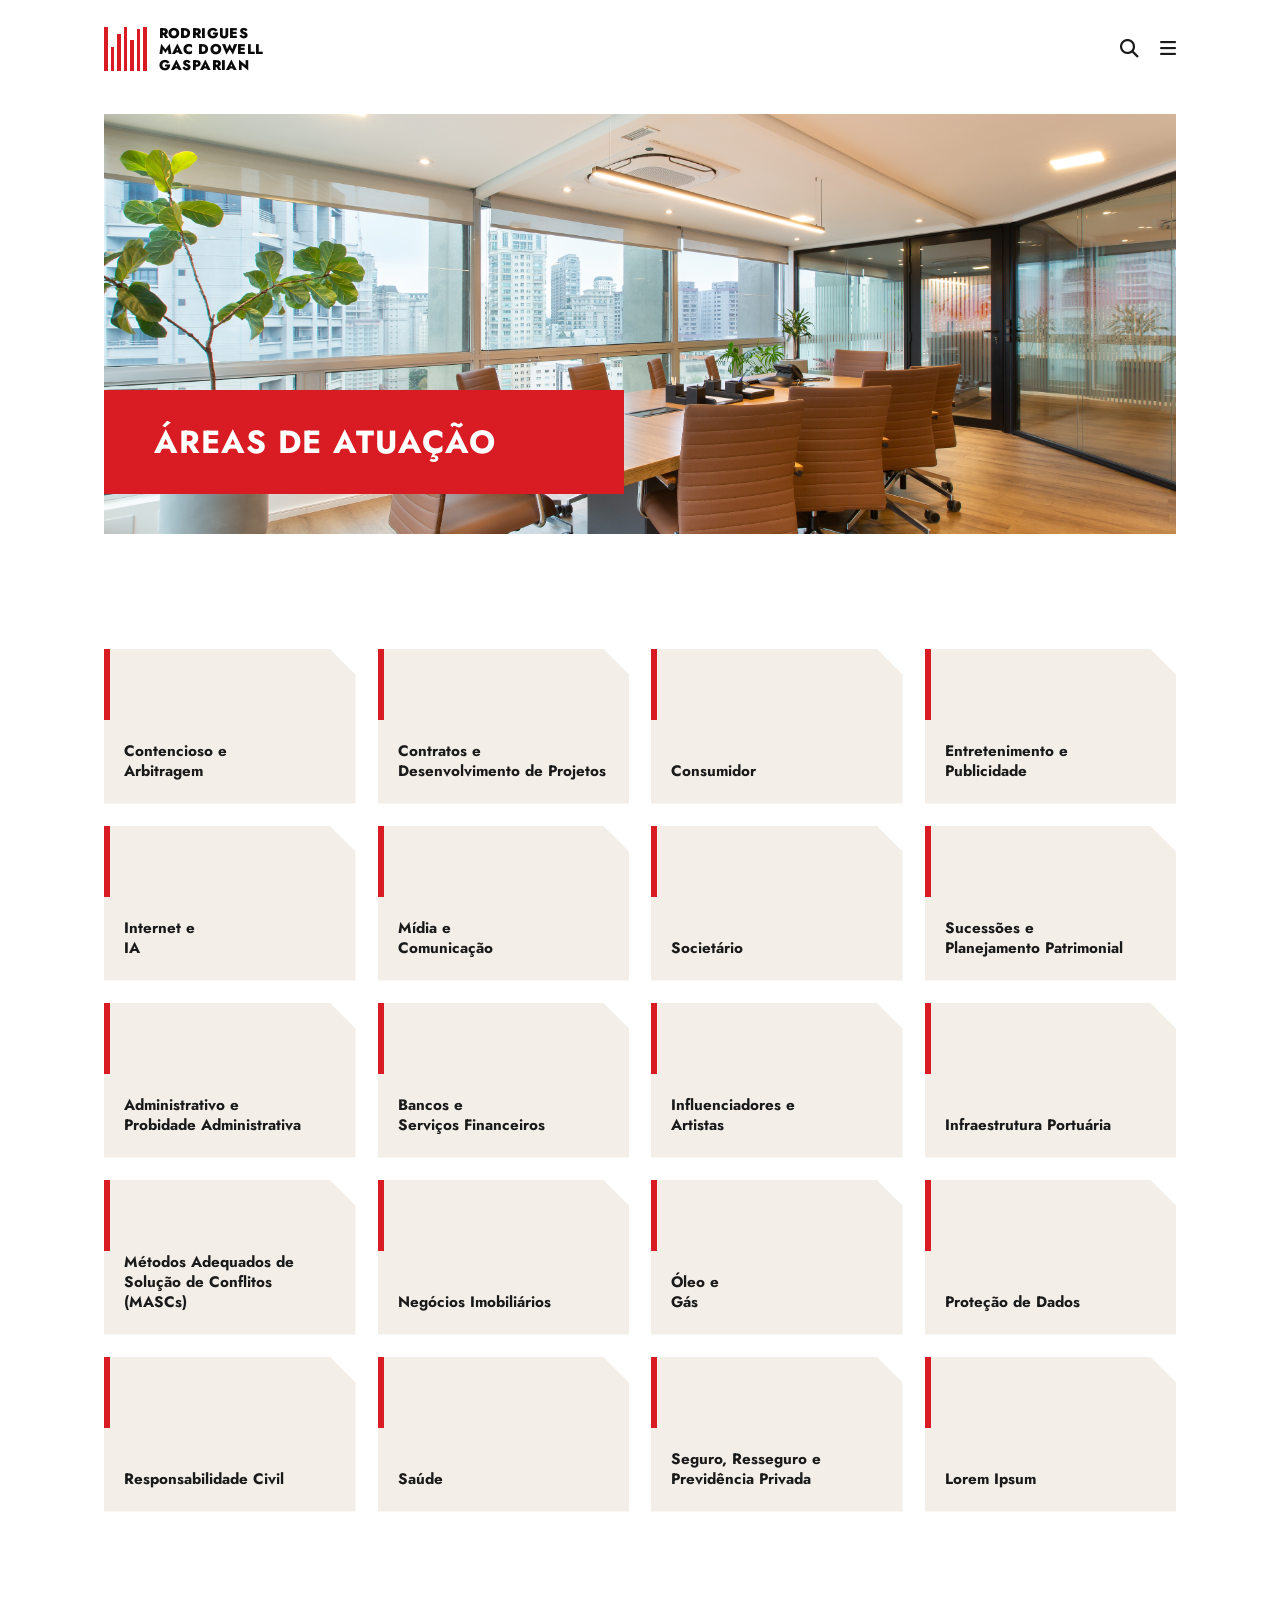
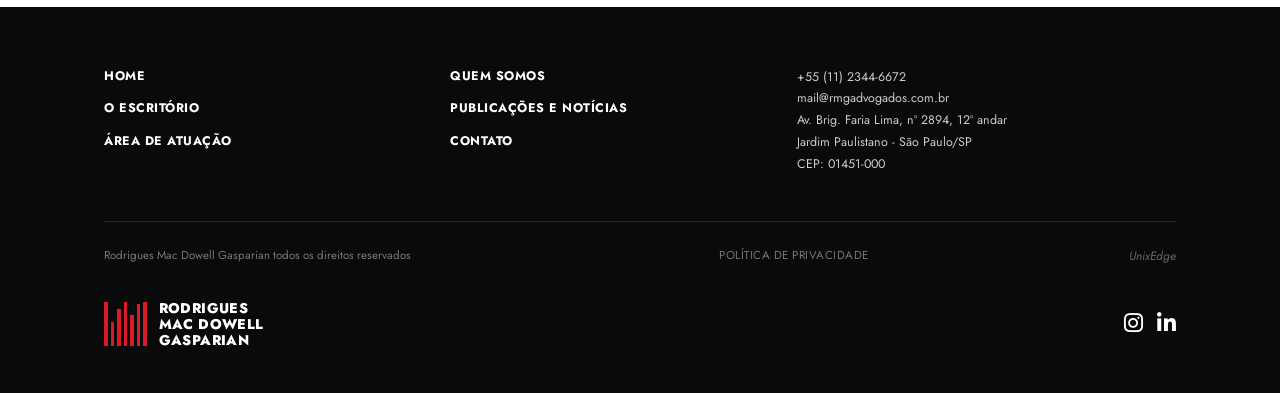
==== area-de-atuacao.html @ b185b5a0 "alteracoes area atuacao" ====
<!DOCTYPE html>
<html lang="pt-BR">
<head>
    <meta charset="UTF-8">
    <meta name="viewport" content="width=device-width, initial-scale=1.0">
    <title>Áreas de Atuação - Rodrigues Mac Dowell Gasparian</title>
    <link rel="stylesheet" href="./css/style.css">
    <link rel="preconnect" href="https://fonts.googleapis.com">
    <link rel="preconnect" href="https://fonts.gstatic.com" crossorigin>
    <link href="https://fonts.googleapis.com/css2?family=Jost:wght@400;500;600;700;800&display=swap" rel="stylesheet">
    <link rel="stylesheet" href="https://cdnjs.cloudflare.com/ajax/libs/font-awesome/6.4.0/css/all.min.css">
</head>
<body>

    <!-- CABEÇALHO -->
    <header class="header">
        <div class="container header-container">
            <a href="index.html" class="logo">
                <div class="logo-bars">
                    <span></span><span></span><span></span><span></span><span></span><span></span><span></span>
                </div>
                <div class="logo-text">
                    <span>RODRIGUES</span>
                    <span>MAC DOWELL</span>
                    <span>GASPARIAN</span>
                </div>
            </a>

            <div class="header-actions">
                <button class="search-btn" id="search-btn" aria-label="Pesquisar">
                    <i class="fas fa-search"></i>
                </button>
                <button class="menu-toggle" id="menu-toggle" aria-label="Abrir Menu">
                    <i class="fas fa-bars"></i>
                </button>
            </div>

            <!-- MENU SUSPENSO FLUTUANTE -->
            <aside class="side-drawer" id="side-drawer">
                <div class="drawer-header">
                    <button class="drawer-close" id="drawer-close" aria-label="Fechar Menu">
                        <i class="fas fa-times"></i>
                    </button>
                </div>
                <nav class="nav-menu">
                    <ul class="nav-list">
                        <li><a href="index.html" class="nav-link">HOME</a></li>
                        <li><a href="o-escritorio.html" class="nav-link">O ESCRITÓRIO</a></li>
                        <li><a href="area-de-atuacao.html" class="nav-link active">ÁREA DE ATUAÇÃO</a></li>
                        <li><a href="quem-somos.html" class="nav-link">QUEM SOMOS</a></li>
                        <li><a href="publicacoes.html" class="nav-link">PUBLICAÇÕES E NOTÍCIAS</a></li>
                        <li><a href="index.html#contato" class="nav-link">CONTATO</a></li>
                    </ul>
                </nav>
                <div class="drawer-socials">
                    <a href="https://instagram.com" target="_blank" rel="noopener" aria-label="Instagram"><i class="fab fa-instagram"></i></a>
                    <a href="https://linkedin.com" target="_blank" rel="noopener" aria-label="LinkedIn"><i class="fab fa-linkedin-in"></i></a>
                </div>
            </aside>
        </div>
    </header>

    <!-- BANNER INTERNO -->
 <section class="page-banner-wrapper">
    <div class="container">
        <div class="page-banner">
            <div class="page-banner-bg">
                <img src="./img/banner-areas.jpg" alt="Áreas de Atuação - RMG Advogados">
            </div>
            <div class="page-banner-box">
                <h1>ÁREAS DE ATUAÇÃO</h1>
            </div>
        </div>
    </div>
</section>  

    <!-- CONTEÚDO PRINCIPAL -->
    <main class="areas-page-main">

        <!-- VISÃO 1: GRADE COM OS 20 CARDS (IMAGEM 1) -->
        <section id="areas-grid-view" class="areas-page-grid-section">
            <div class="container">
                <div class="areas-grid" id="areas-page-grid"></div>
            </div>
        </section>

        <!-- VISÃO 2: DETALHE DA ÁREA SELECIONADA (IMAGEM 2) -->
        <section id="area-detail-view" class="area-detail-page-section hidden">
            <div class="container">
                <div class="area-detail-columns">
                    <!-- Coluna da Esquerda: Título + Parágrafos -->
                    <div class="area-detail-left">
                        <h2 id="area-detail-title" class="area-detail-heading">CONTENCIOSO E ARBITRAGEM</h2>
                        <div id="area-detail-desc" class="area-detail-body"></div>
                    </div>

                    <!-- Coluna da Direita: Botão Voltar + Destaque Vermelho -->
                    <div class="area-detail-right">
                        <button type="button" id="area-back-btn" class="btn-back-areas">
                            <span class="back-red-box"><i class="fas fa-chevron-left"></i></span>
                            DE VOLTA ÀS ÁREAS DE ATUAÇÃO
                        </button>
                        <p id="area-detail-highlight" class="area-detail-highlight"></p>
                    </div>
                </div>
            </div>
        </section>

    </main>

    <!-- RODAPÉ -->
    <footer class="footer">
        <div class="container">
            <div class="footer-top">
                <div class="footer-col footer-links">
                    <a href="index.html">HOME</a>
                    <a href="o-escritorio.html">O ESCRITÓRIO</a>
                    <a href="area-de-atuacao.html">ÁREA DE ATUAÇÃO</a>
                </div>
                <div class="footer-col footer-links">
                    <a href="quem-somos.html">QUEM SOMOS</a>
                    <a href="publicacoes.html">PUBLICAÇÕES E NOTÍCIAS</a>
                    <a href="index.html#contato">CONTATO</a>
                </div>
                <div class="footer-col footer-address">
                    <p>+55 (11) 2344-6672</p>
                    <p>mail@rmgadvogados.com.br</p>
                    <p>Av. Brig. Faria Lima, nº 2894, 12º andar</p>
                    <p>Jardim Paulistano - São Paulo/SP</p>
                    <p>CEP: 01451-000</p>
                </div>
            </div>

            <div class="footer-middle">
                <span class="copyright">Rodrigues Mac Dowell Gasparian todos os direitos reservados</span>
                <a href="#" class="privacy-link">POLÍTICA DE PRIVACIDADE</a>
                <span class="signature-mark">UnixEdge</span>
            </div>

            <div class="footer-bottom">
                <a href="index.html" class="logo footer-logo">
                    <div class="logo-bars">
                        <span></span><span></span><span></span><span></span><span></span><span></span><span></span>
                    </div>
                    <div class="logo-text white-text">
                        <span>RODRIGUES</span>
                        <span>MAC DOWELL</span>
                        <span>GASPARIAN</span>
                    </div>
                </a>

                <div class="footer-socials">
                    <a href="https://instagram.com" target="_blank" rel="noopener" aria-label="Instagram"><i class="fab fa-instagram"></i></a>
                    <a href="https://linkedin.com" target="_blank" rel="noopener" aria-label="LinkedIn"><i class="fab fa-linkedin-in"></i></a>
                </div>
            </div>
        </div>
    </footer>

    <script>
        const menuToggle = document.getElementById('menu-toggle');
        const drawerClose = document.getElementById('drawer-close');
        const sideDrawer = document.getElementById('side-drawer');

        if (menuToggle && sideDrawer) {
            menuToggle.addEventListener('click', () => sideDrawer.classList.toggle('open'));
        }
        if (drawerClose && sideDrawer) {
            drawerClose.addEventListener('click', () => sideDrawer.classList.remove('open'));
        }
    </script>
    <script src="./js/areas.js"></script>
</body>
</html>
---- css/style.css ----
/* ==========================================
   1. RESET E VARIÁVEIS GLOBAIS
   ========================================== */
*, *::before, *::after {
    margin: 0;
    padding: 0;
    box-sizing: border-box;
}

:root {
    --primary-red: #d91c24;
    --beige-light: #f3efe8;
    --menu-gray: #bbbbbb;
    --black: #0a0a0a;
    --white: #ffffff;
    --text-dark: #1a1a1a;
    --font-main: 'Jost', sans-serif;
}

html, body {
    width: 100%;
    overflow-x: hidden;
    scroll-behavior: smooth;
    font-family: var(--font-main);
    color: var(--text-dark);
    background-color: var(--white);
    line-height: 1.5;
}

body.modal-open {
    overflow: hidden;
}

img {
    max-width: 100%;
    display: block;
}

.container {
    width: 100%;
    max-width: 1120px;
    margin: 0 auto;
    padding: 0 24px;
    position: relative;
}

a {
    text-decoration: none;
    color: inherit;
}

.hidden {
    display: none !important;
}

/* ==========================================
   2. CABEÇALHO E LOGOTIPO
   ========================================== */
.header {
    background-color: var(--white);
    padding: 25px 0 20px 0;
    position: relative;
    z-index: 1000;
}

.header-container {
    display: flex;
    justify-content: space-between;
    align-items: center;
}

.logo {
    display: flex;
    align-items: center;
    gap: 12px;
}

.logo-bars {
    display: flex;
    gap: 3px;
    height: 44px;
    align-items: flex-end;
}

.logo-bars span {
    width: 3.5px;
    background-color: var(--primary-red);
    display: inline-block;
}

.logo-bars span:nth-child(1) { height: 100%; }
.logo-bars span:nth-child(2) { height: 55%; }
.logo-bars span:nth-child(3) { height: 85%; }
.logo-bars span:nth-child(4) { height: 100%; }
.logo-bars span:nth-child(5) { height: 70%; }
.logo-bars span:nth-child(6) { height: 95%; }
.logo-bars span:nth-child(7) { height: 100%; }

.logo-text {
    display: flex;
    flex-direction: column;
    font-weight: 800;
    font-size: 0.88rem;
    line-height: 1.15;
    letter-spacing: 0.4px;
    color: var(--black);
}

.logo-text.white-text {
    color: var(--white);
}

.header-actions {
    display: flex;
    align-items: center;
    gap: 22px;
}

.search-btn,
.menu-toggle {
    background: none;
    border: none;
    font-size: 1.15rem;
    color: var(--text-dark);
    cursor: pointer;
    transition: color 0.2s ease;
}

.search-btn:hover,
.menu-toggle:hover {
    color: var(--primary-red);
}

/* ==========================================
   3. MENU SUSPENSO FLUTUANTE
   ========================================== */
.side-drawer {
    position: absolute;
    top: -25px;
    right: 24px;
    width: 310px;
    background-color: var(--menu-gray);
    z-index: 1005;
    padding: 30px 35px 35px 35px;
    box-shadow: -4px 4px 18px rgba(0, 0, 0, 0.12);
    opacity: 0;
    visibility: hidden;
    transform: translateY(-8px);
    transition: all 0.3s ease;
}

.side-drawer.open {
    opacity: 1;
    visibility: visible;
    transform: translateY(0);
}

.drawer-header {
    display: flex;
    justify-content: flex-end;
    margin-bottom: 20px;
}

.drawer-close {
    background-color: var(--white);
    border: none;
    width: 26px;
    height: 26px;
    display: flex;
    align-items: center;
    justify-content: center;
    cursor: pointer;
}

.drawer-close i {
    color: var(--black);
    font-size: 0.85rem;
}

.nav-list {
    list-style: none;
    display: flex;
    flex-direction: column;
    gap: 16px;
    margin-bottom: 35px;
}

.nav-link {
    font-size: 0.9rem;
    font-weight: 800;
    letter-spacing: 0.4px;
    color: var(--black);
    text-transform: uppercase;
}

.nav-link:hover,
.nav-link.active {
    color: var(--primary-red);
}

.drawer-socials {
    display: flex;
    gap: 14px;
}

.drawer-socials a {
    color: var(--white);
    font-size: 1.45rem;
}

/* ==========================================
   4. COMPONENTES REUTILIZÁVEIS
   ========================================== */
.red-bottom-bar {
    height: 8px;
    width: 100%;
    background-color: var(--primary-red);
}

.btn-plus-red {
    display: inline-flex;
    align-items: center;
    gap: 8px;
    color: var(--primary-red);
    font-size: 0.68rem;
    font-weight: 700;
    letter-spacing: 0.6px;
    text-transform: uppercase;
}

.plus-box {
    background-color: var(--black);
    color: var(--white);
    width: 17px;
    height: 17px;
    display: inline-flex;
    align-items: center;
    justify-content: center;
    font-size: 0.85rem;
    font-weight: 700;
    line-height: 1;
}

/* ==========================================
   5. HOME: HERO / BANNER PRINCIPAL
   ========================================== */
.hero-wrapper {
    padding-bottom: 50px;
}

.hero {
    position: relative;
    width: 100%;
    height: 440px;
    background-color: #d9cfc1;
    overflow: hidden;
}

.hero-slider {
    width: 100%;
    height: 100%;
    position: relative;
}

.slide {
    position: absolute;
    inset: 0;
    width: 100%;
    height: 100%;
    opacity: 0;
    pointer-events: none;
    transition: opacity 0.7s ease-in-out;
}

.slide.active {
    opacity: 1;
    pointer-events: auto;
}

.slide-img {
    width: 100%;
    height: 440px;
    object-fit: cover;
    object-position: center;
}

.hero-box {
    position: absolute;
    bottom: 45px;
    left: 0;
    background-color: var(--primary-red);
    color: var(--white);
    padding: 32px 45px 32px 70px;
    max-width: 560px;
    z-index: 2;
}

.hero-box h1 {
    font-size: 1.25rem;
    font-weight: 600;
    line-height: 1.4;
    letter-spacing: 0.5px;
    text-transform: uppercase;
}

.slider-controls {
    position: absolute;
    bottom: 18px;
    right: 25px;
    display: flex;
    gap: 8px;
    z-index: 10;
}

.dot {
    width: 9px;
    height: 9px;
    border-radius: 50%;
    background-color: rgba(255, 255, 255, 0.6);
    cursor: pointer;
}

.dot.active {
    background-color: var(--primary-red);
}

/* ==========================================
   6. ÁREAS DE ATUAÇÃO (GRADE E HOVER PADRÃO)
   ========================================== */
.areas-section {
    padding: 20px 0 65px 0;
}

.areas-top-bar {
    display: flex;
    justify-content: space-between;
    align-items: center;
    margin-bottom: 35px;
}

.section-title {
    font-size: 1.45rem;
    font-weight: 800;
    color: var(--black);
    text-transform: uppercase;
    letter-spacing: 0.5px;
}

.btn-entre-contato {
    background-color: var(--black);
    color: var(--white);
    padding: 9px 22px;
    font-size: 0.85rem;
    font-weight: 600;
    transition: background-color 0.25s ease;
}

.btn-entre-contato:hover {
    background-color: var(--primary-red);
}

.areas-grid {
    display: grid;
    grid-template-columns: repeat(4, 1fr);
    gap: 22px;
}

.area-card {
    position: relative;
    background-color: var(--beige-light);
    height: 155px;
    padding: 22px 20px;
    display: flex;
    align-items: flex-end;
    cursor: pointer;
    transition: background-color 0.3s ease;
    clip-path: polygon(0 0, calc(100% - 26px) 0, 100% 26px, 100% 100%, 0 100%);
}

.area-card .card-bar {
    position: absolute;
    top: 0;
    left: 0;
    width: 6px;
    height: 46%;
    background-color: var(--primary-red);
    transition: background-color 0.3s ease;
}

.area-card h3 {
    font-size: 0.95rem;
    font-weight: 700;
    line-height: 1.3;
    color: var(--text-dark);
    transition: color 0.3s ease;
}

/* HOVER IDÊNTICO AO INDEX: fundo vermelho, texto branco e a barrinha vertical PRETA */
.area-card:hover {
    background-color: var(--primary-red);
}

.area-card:hover h3 {
    color: var(--white);
}

.area-card:hover .card-bar {
    background-color: var(--black);
}

.areas-footer {
    margin-top: 30px;
    display: flex;
    justify-content: center;
    padding-left: 160px;
}

/* ==========================================
   PÁGINA DEDICADA: DETALHE DE ÁREAS (IMAGEM 2)
   ========================================== */
.areas-page-main {
    padding: 65px 0 95px 0;
}

.area-detail-page-section {
    animation: fadeInArea 0.3s ease-in-out;
}

@keyframes fadeInArea {
    from {
        opacity: 0;
        transform: translateY(8px);
    }
    to {
        opacity: 1;
        transform: translateY(0);
    }
}

.area-detail-columns {
    display: grid;
    grid-template-columns: 1fr 1fr;
    gap: 75px;
    align-items: flex-start;
}

.area-detail-left .area-detail-heading {
    font-size: 1.4rem;
    font-weight: 800;
    text-transform: uppercase;
    letter-spacing: 0.5px;
    color: var(--black);
    margin-bottom: 25px;
    line-height: 1.25;
}

.area-detail-body p {
    font-size: 0.94rem;
    font-weight: 500;
    line-height: 1.75;
    color: var(--text-dark);
    margin-bottom: 18px;
}

.area-detail-right {
    display: flex;
    flex-direction: column;
    align-items: flex-start;
}

.btn-back-areas {
    background: none;
    border: none;
    color: var(--primary-red);
    font-family: var(--font-main);
    font-weight: 800;
    font-size: 0.78rem;
    letter-spacing: 0.8px;
    text-transform: uppercase;
    cursor: pointer;
    display: inline-flex;
    align-items: center;
    gap: 8px;
    margin-bottom: 30px;
    transition: opacity 0.2s ease;
}

.btn-back-areas:hover {
    opacity: 0.75;
}

.back-red-box {
    background-color: var(--primary-red);
    color: var(--white);
    width: 17px;
    height: 17px;
    display: inline-flex;
    align-items: center;
    justify-content: center;
    font-size: 0.65rem;
}

.area-detail-highlight {
    color: var(--primary-red);
    font-size: 1.25rem;
    font-weight: 600;
    line-height: 1.55;
    letter-spacing: 0.2px;
}

/* ==========================================
   7. HOME: SEÇÃO QUEM SOMOS
   ========================================== */
.quem-somos-section {
    background-color: var(--beige-light);
    padding: 60px 0 70px 0;
}

.quem-somos-section .section-title {
    margin-bottom: 35px;
}

.quem-somos-grid {
    display: grid;
    grid-template-columns: 340px 1fr;
    gap: 75px;
    align-items: center;
}

.quem-somos-img-wrapper {
    width: 100%;
    max-width: 340px;
    overflow: hidden;
}

.quem-somos-img-wrapper img {
    width: 100%;
    height: 225px;
    object-fit: cover;
    object-position: top center;
}

.quem-somos-text p {
    font-size: 0.98rem;
    font-weight: 600;
    line-height: 1.65;
    color: var(--text-dark);
    max-width: 440px;
    margin-bottom: 24px;
}

/* ==========================================
   8. BANNER INTERNO (QUEM SOMOS / O ESCRITÓRIO)
   ========================================== */
.page-banner {
    position: relative;
    width: 100%;
    height: 360px;
    background-color: #d9cfc1;
}

.page-banner-bg {
    width: 100%;
    height: 100%;
    overflow: hidden;
}

.page-banner-bg img {
    width: 100%;
    height: 100%;
    object-fit: cover;
    object-position: center 20%;
}

.page-banner-box {
    position: absolute;
    bottom: -24px;
    left: 0;
    width: 50%;
    max-width: 680px;
    background-color: var(--primary-red);
    color: var(--white);
    padding: 26px 40px 26px max(24px, calc((100vw - 1120px) / 2 + 24px));
    z-index: 5;
}

.page-banner-box h1 {
    font-size: 1.35rem;
    font-weight: 700;
    letter-spacing: 0.8px;
    text-transform: uppercase;
}

/* ==========================================
   9. PÁGINA: QUEM SOMOS (SÓCIOS)
   ========================================== */
.partners-list {
    padding-top: 30px;
}

.partner-row {
    padding: 75px 0;
}

.partner-row.bg-white {
    background-color: var(--white);
}

.partner-row.bg-beige {
    background-color: var(--beige-light);
}

.partner-grid {
    display: grid;
    grid-template-columns: 1fr 340px;
    gap: 80px;
    align-items: center;
}

.partner-grid.reverse-layout {
    grid-template-columns: 340px 1fr;
}

.partner-info h2 {
    font-size: 1.25rem;
    font-weight: 800;
    line-height: 1.3;
    color: var(--black);
    text-transform: uppercase;
    margin-bottom: 24px;
    letter-spacing: 0.4px;
}

.partner-info p {
    font-size: 0.92rem;
    font-weight: 500;
    line-height: 1.65;
    color: var(--text-dark);
    margin-bottom: 16px;
    max-width: 440px;
}

.partner-contact {
    margin-top: 30px;
    display: flex;
    align-items: center;
    gap: 12px;
}

.partner-linkedin {
    color: var(--black);
    font-size: 1.35rem;
    display: inline-flex;
    align-items: center;
    transition: color 0.2s ease;
}

.partner-linkedin:hover {
    color: var(--primary-red);
}

.partner-email {
    font-size: 0.72rem;
    font-weight: 700;
    letter-spacing: 0.5px;
    color: var(--black);
    text-transform: uppercase;
    transition: color 0.2s ease;
}

.partner-email:hover {
    color: var(--primary-red);
}

.partner-photo-card {
    width: 100%;
    max-width: 340px;
}

.partner-photo-card img {
    width: 100%;
    height: 410px;
    object-fit: cover;
    object-position: top center;
}

/* ==========================================
   10. PÁGINA: O ESCRITÓRIO
   ========================================== */
.office-main {
    padding-top: 50px;
    padding-bottom: 40px;
}

.office-section {
    padding: 45px 0;
}

.office-title {
    font-size: 1.25rem;
    font-weight: 800;
    color: var(--black);
    text-transform: uppercase;
    letter-spacing: 0.5px;
    line-height: 1.3;
    margin-bottom: 28px;
}

.office-content-indent {
    padding-left: 70px;
}

.office-highlight {
    color: var(--primary-red);
    font-size: 1.05rem;
    font-weight: 600;
    line-height: 1.5;
    max-width: 420px;
    margin-bottom: 28px;
}

.office-columns {
    display: grid;
    grid-template-columns: 1fr 1fr;
    gap: 55px;
}

.office-col p {
    font-size: 0.88rem;
    font-weight: 500;
    line-height: 1.7;
    color: var(--text-dark);
    margin-bottom: 18px;
}

.office-col p:last-child {
    margin-bottom: 0;
}

.office-marco-wrapper {
    padding: 35px 0;
}

.office-marco-box {
    background-color: var(--beige-light);
    padding: 65px 75px;
    width: 100%;
}

/* ==========================================
   11. PÁGINA: PUBLICAÇÕES E NOTÍCIAS
   ========================================== */
.pub-main {
    padding-bottom: 80px;
}

.pub-red-header {
    position: relative;
    padding: 36px 0;
    color: var(--white);
    margin-bottom: 45px;
}

.pub-red-header::before {
    content: "";
    position: absolute;
    top: 0;
    left: 0;
    width: 58%;
    height: 100%;
    background-color: var(--primary-red);
    clip-path: polygon(0 0, calc(100% - 38px) 0, 100% 38px, 100% 100%, 0 100%);
    z-index: 1;
}

.pub-red-header .container {
    position: relative;
    z-index: 2;
}

.pub-red-header h1 {
    font-size: 1.4rem;
    font-weight: 700;
    letter-spacing: 0.8px;
    text-transform: uppercase;
}

.pub-intro-grid {
    display: grid;
    grid-template-columns: 1fr 1fr;
    gap: 60px;
    margin-bottom: 45px;
}

.pub-intro-left p {
    font-size: 1.05rem;
    font-weight: 600;
    line-height: 1.5;
    color: var(--black);
    max-width: 390px;
}

.pub-intro-right p {
    font-size: 1.15rem;
    font-weight: 600;
    line-height: 1.45;
    color: var(--primary-red);
    max-width: 340px;
}

.pub-controls-section {
    margin-bottom: 35px;
}

.pub-controls-bar {
    display: flex;
    justify-content: space-between;
    align-items: center;
    gap: 20px;
}

.pub-search-box {
    display: flex;
    align-items: center;
    border-bottom: 1px solid #cccccc;
    padding-bottom: 6px;
    width: 240px;
}

.pub-search-box i {
    color: var(--black);
    font-size: 0.9rem;
    margin-right: 10px;
}

.pub-search-box input {
    border: none;
    outline: none;
    font-family: var(--font-main);
    font-size: 0.85rem;
    width: 100%;
    background: transparent;
}

.pub-sort-box select {
    border: 1px solid #d4d4d4;
    background-color: var(--white);
    padding: 8px 32px 8px 14px;
    font-family: var(--font-main);
    font-size: 0.82rem;
    color: #555555;
    cursor: pointer;
    outline: none;
}

.pub-grid {
    display: grid;
    grid-template-columns: repeat(3, 1fr);
    gap: 26px;
}

.pub-card {
    background-color: var(--beige-light);
    padding: 32px 28px 28px 28px;
    min-height: 235px;
    display: flex;
    flex-direction: column;
    justify-content: space-between;
    border-left: 6px solid var(--primary-red);
    cursor: pointer;
    transition: transform 0.25s ease, box-shadow 0.25s ease;
}

.pub-card:hover {
    transform: translateY(-3px);
    box-shadow: 0 8px 20px rgba(0, 0, 0, 0.06);
}

.pub-card-date {
    display: block;
    font-size: 0.82rem;
    font-weight: 700;
    color: var(--primary-red);
    margin-bottom: 14px;
}

.pub-card-title {
    font-size: 0.96rem;
    font-weight: 700;
    line-height: 1.45;
    color: var(--black);
    margin-bottom: 24px;
}

.pub-read-more {
    background: none;
    border: none;
    padding: 0;
    font-family: var(--font-main);
    cursor: pointer;
    align-self: flex-start;
}

/* ==========================================
   MODAL DE PUBLICAÇÕES
   ========================================== */
.pub-article-modal {
    position: fixed;
    inset: 0;
    z-index: 2000;
    background-color: rgba(15, 15, 15, 0.45);
    backdrop-filter: blur(6px);
    -webkit-backdrop-filter: blur(6px);
    overflow-y: auto;
    display: flex;
    justify-content: center;
    align-items: flex-start;
    padding: 45px 24px 65px 24px;
    animation: modalFadeIn 0.25s ease;
}

@keyframes modalFadeIn {
    from { opacity: 0; }
    to { opacity: 1; }
}

.art-white-card {
    background-color: var(--white);
    width: 100%;
    max-width: 860px;
    padding: 45px 45px 70px 45px;
    box-shadow: 0 20px 55px rgba(0, 0, 0, 0.22);
    position: relative;
    margin: auto 0;
    animation: cardSlideUp 0.28s ease;
}

@keyframes cardSlideUp {
    from {
        opacity: 0;
        transform: translateY(18px);
    }
    to {
        opacity: 1;
        transform: translateY(0);
    }
}

.art-card-header {
    display: flex;
    justify-content: space-between;
    align-items: center;
    margin-bottom: 28px;
}

.art-date {
    font-size: 0.85rem;
    font-weight: 500;
    color: #555555;
}

.btn-close-article {
    background-color: var(--black);
    color: var(--white);
    border: none;
    width: 24px;
    height: 24px;
    display: inline-flex;
    align-items: center;
    justify-content: center;
    font-size: 0.75rem;
    cursor: pointer;
    transition: background-color 0.2s ease;
}

.btn-close-article:hover {
    background-color: var(--primary-red);
}

.art-card-content {
    padding-left: 65px;
    max-width: 680px;
}

.art-title {
    font-size: 1.45rem;
    font-weight: 700;
    line-height: 1.3;
    color: var(--black);
    margin-bottom: 35px;
    max-width: 420px;
}

.art-body p {
    font-size: 0.92rem;
    font-weight: 500;
    line-height: 1.75;
    color: var(--text-dark);
    margin-bottom: 20px;
}

.art-tags {
    margin-top: 28px;
    margin-bottom: 55px;
    display: flex;
    flex-wrap: wrap;
    gap: 6px;
}

.art-tag {
    font-size: 0.85rem;
    font-weight: 700;
    color: var(--black);
}

.art-share-wrapper {
    display: flex;
    align-items: center;
    gap: 18px;
}

.btn-share-black {
    background-color: var(--black);
    color: var(--white);
    border: none;
    padding: 10px 36px;
    font-family: var(--font-main);
    font-size: 0.85rem;
    font-weight: 500;
    cursor: pointer;
    transition: background-color 0.2s ease;
}

.btn-share-black:hover {
    background-color: var(--primary-red);
}

.share-icons {
    display: flex;
    gap: 14px;
    align-items: center;
}

.share-icons a,
.share-icons button {
    background: none;
    border: none;
    color: var(--black);
    font-size: 1.15rem;
    cursor: pointer;
    transition: color 0.2s ease;
}

.share-icons a:hover,
.share-icons button:hover {
    color: var(--primary-red);
}

/* ==========================================
   12. RODAPÉ
   ========================================== */
.footer {
    background-color: var(--black);
    color: var(--white);
    padding: 60px 0 45px 0;
    font-size: 0.78rem;
}

.footer-top {
    display: grid;
    grid-template-columns: 1fr 1fr 1.2fr;
    gap: 30px;
    padding-bottom: 45px;
}

.footer-links {
    display: flex;
    flex-direction: column;
    gap: 14px;
    font-weight: 700;
    letter-spacing: 0.5px;
}

.footer-links a:hover {
    color: var(--primary-red);
}

.footer-address {
    color: #cccccc;
    line-height: 1.75;
}

.footer-middle {
    border-top: 1px solid #262626;
    padding: 25px 0 35px 0;
    display: grid;
    grid-template-columns: 1.5fr 1fr auto;
    align-items: center;
    color: #777777;
    font-size: 0.72rem;
}

.privacy-link {
    text-transform: uppercase;
    letter-spacing: 0.5px;
}

.privacy-link:hover {
    color: var(--white);
}

.signature-mark {
    font-style: italic;
    color: #666666;
    font-size: 0.75rem;
}

.footer-bottom {
    display: flex;
    justify-content: space-between;
    align-items: center;
}

.footer-socials {
    display: flex;
    gap: 14px;
}

.footer-socials a {
    color: var(--white);
    font-size: 1.35rem;
    transition: color 0.2s ease;
}

.footer-socials a:hover {
    color: var(--primary-red);
}

/* ==========================================
   13. RESPONSIVIDADE GLOBAL
   ========================================== */
@media (max-width: 960px) {
    .areas-grid,
    .pub-grid {
        grid-template-columns: repeat(2, 1fr);
    }

    .areas-footer {
        padding-left: 0;
    }

    .quem-somos-grid,
    .partner-grid,
    .partner-grid.reverse-layout,
    .office-columns,
    .pub-intro-grid,
    .area-detail-columns {
        grid-template-columns: 1fr;
        gap: 35px;
    }

    .partner-grid.reverse-layout .partner-photo-col {
        order: -1;
    }

    .partner-photo-card {
        max-width: 100%;
    }

    .partner-photo-card img {
        height: 360px;
    }

    .office-content-indent {
        padding-left: 0;
    }

    .office-marco-wrapper {
        background-color: var(--beige-light);
    }

    .office-marco-box {
        padding: 45px 0;
    }

    .page-banner {
        height: 280px;
    }

    .page-banner-box {
        width: 85%;
        padding-left: 24px;
    }

    .pub-red-header::before {
        width: 88%;
    }

    .hero-box {
        padding: 24px 30px;
        max-width: 90%;
    }

    .pub-article-modal {
        padding: 20px 16px 40px 16px;
    }

    .art-white-card {
        padding: 28px 22px 45px 22px;
    }

    .art-card-content {
        padding-left: 0;
    }
}

@media (max-width: 600px) {
    .areas-grid,
    .pub-grid {
        grid-template-columns: 1fr;
    }

    .footer-top,
    .footer-middle {
        grid-template-columns: 1fr;
        gap: 20px;
    }

    .hero,
    .slide-img {
        height: 360px;
    }

    .hero-box h1 {
        font-size: 1rem;
    }

    .pub-controls-bar {
        flex-direction: column;
        align-items: stretch;
    }

    .pub-search-box {
        width: 100%;
    }
}

/* BANNER LIMITADO AO CONTAINER (PADRÃO INDEX) */
.page-banner-wrapper {
    padding-top: 20px;
    padding-bottom: 50px;
}

.page-banner {
    position: relative;
    width: 100%;
    height: 420px; /* Altura proporcional e equilibrada */
    overflow: hidden;
    background-color: #d9cfc1;
}

.page-banner-bg,
.page-banner-bg img {
    width: 100%;
    height: 100%;
}

.page-banner-bg img {
    display: block;
    object-fit: cover;
    object-position: center center;
}

/* Caixa vermelha com o título alinhada na lateral */
.page-banner-box {
    position: absolute;
    bottom: 40px;
    left: 0;
    max-width: 520px;
    padding: 28px 45px 28px 50px;
    background-color: var(--primary-red);
    color: var(--white);
    z-index: 5;
}

.page-banner-box h1 {
    font-size: 2rem;
    margin: 0;
    font-weight: 700;
    letter-spacing: 1px;
}

/* Ajustes para telas menores / celular */
@media (max-width: 768px) {
    .page-banner {
        height: 320px;
    }

    .page-banner-box {
        bottom: 20px;
        max-width: 90%;
        padding: 18px 24px;
    }

    .page-banner-box h1 {
        font-size: 1.4rem;
    }
}
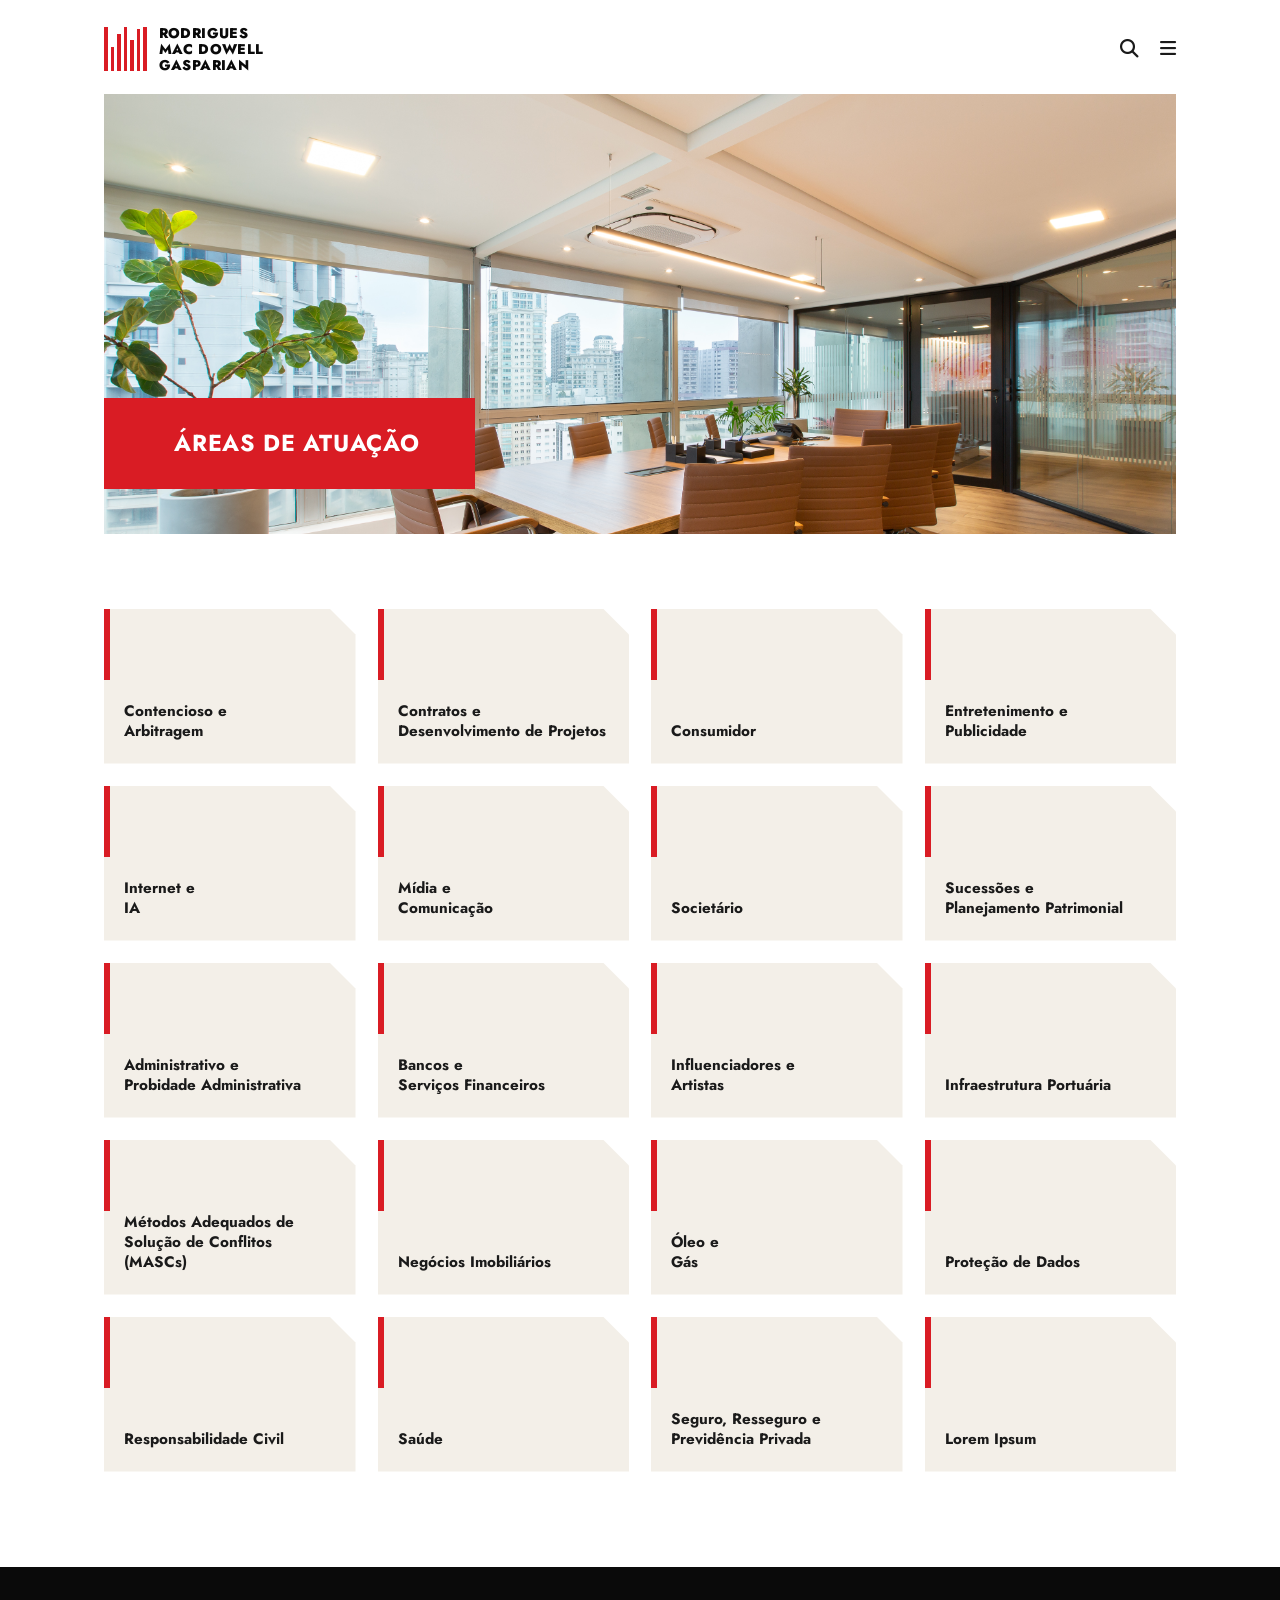
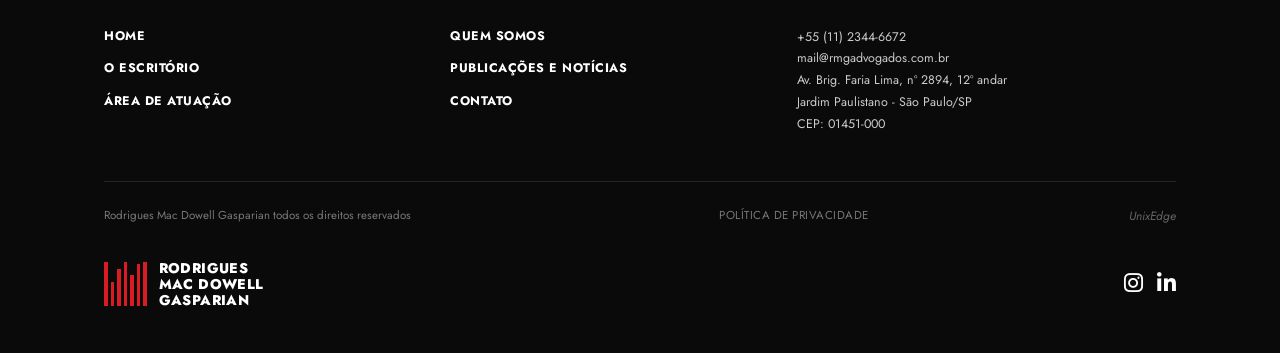
==== commit b03f1b46: "add contato" ====
--- a/area-de-atuacao.html
+++ b/area-de-atuacao.html
@@ -60,41 +60,38 @@
         </div>
     </header>
 
-    <!-- BANNER INTERNO -->
- <section class="page-banner-wrapper">
-    <div class="container">
-        <div class="page-banner">
-            <div class="page-banner-bg">
-                <img src="./img/banner-areas.jpg" alt="Áreas de Atuação - RMG Advogados">
-            </div>
-            <div class="page-banner-box">
-                <h1>ÁREAS DE ATUAÇÃO</h1>
+    <!-- BANNER INTERNO CENTRALIZADO -->
+    <section class="page-banner-wrapper">
+        <div class="container">
+            <div class="page-banner">
+                <div class="page-banner-bg">
+                    <img src="./img/banner-areas.jpg" alt="Áreas de Atuação - Sala de Reunião RMG Advogados">
+                </div>
+                <div class="page-banner-box">
+                    <h1>ÁREAS DE ATUAÇÃO</h1>
+                </div>
             </div>
         </div>
-    </div>
-</section>  
+    </section>
 
     <!-- CONTEÚDO PRINCIPAL -->
     <main class="areas-page-main">
 
-        <!-- VISÃO 1: GRADE COM OS 20 CARDS (IMAGEM 1) -->
+        <!-- VISÃO 1: GRID COM OS 20 CARDS -->
         <section id="areas-grid-view" class="areas-page-grid-section">
             <div class="container">
                 <div class="areas-grid" id="areas-page-grid"></div>
             </div>
         </section>
 
-        <!-- VISÃO 2: DETALHE DA ÁREA SELECIONADA (IMAGEM 2) -->
+        <!-- VISÃO 2: DETALHE DA ÁREA SELECIONADA -->
         <section id="area-detail-view" class="area-detail-page-section hidden">
             <div class="container">
                 <div class="area-detail-columns">
-                    <!-- Coluna da Esquerda: Título + Parágrafos -->
                     <div class="area-detail-left">
                         <h2 id="area-detail-title" class="area-detail-heading">CONTENCIOSO E ARBITRAGEM</h2>
-                        <div id="area-detail-desc" class="area-detail-body"></div>
+                        <div class="area-detail-body" id="area-detail-desc"></div>
                     </div>
-
-                    <!-- Coluna da Direita: Botão Voltar + Destaque Vermelho -->
                     <div class="area-detail-right">
                         <button type="button" id="area-back-btn" class="btn-back-areas">
                             <span class="back-red-box"><i class="fas fa-chevron-left"></i></span>
@@ -157,18 +154,7 @@
         </div>
     </footer>
 
-    <script>
-        const menuToggle = document.getElementById('menu-toggle');
-        const drawerClose = document.getElementById('drawer-close');
-        const sideDrawer = document.getElementById('side-drawer');
-
-        if (menuToggle && sideDrawer) {
-            menuToggle.addEventListener('click', () => sideDrawer.classList.toggle('open'));
-        }
-        if (drawerClose && sideDrawer) {
-            drawerClose.addEventListener('click', () => sideDrawer.classList.remove('open'));
-        }
-    </script>
+    <script src="./js/script.js"></script>
     <script src="./js/areas.js"></script>
 </body>
-</html>
+</html>
--- a/css/style.css
+++ b/css/style.css
@@ -395,7 +395,6 @@
     transition: color 0.3s ease;
 }
 
-/* HOVER IDÊNTICO AO INDEX: fundo vermelho, texto branco e a barrinha vertical PRETA */
 .area-card:hover {
     background-color: var(--primary-red);
 }
@@ -416,10 +415,10 @@
 }
 
 /* ==========================================
-   PÁGINA DEDICADA: DETALHE DE ÁREAS (IMAGEM 2)
+   PÁGINA DEDICADA: DETALHE DE ÁREAS
    ========================================== */
 .areas-page-main {
-    padding: 65px 0 95px 0;
+    padding: 25px 0 95px 0;
 }
 
 .area-detail-page-section {
@@ -471,7 +470,7 @@
 .btn-back-areas {
     background: none;
     border: none;
-    color: var(--primary-red);
+    color: var(--black);
     font-family: var(--font-main);
     font-weight: 800;
     font-size: 0.78rem;
@@ -550,42 +549,48 @@
 }
 
 /* ==========================================
-   8. BANNER INTERNO (QUEM SOMOS / O ESCRITÓRIO)
-   ========================================== */
+   8. BANNER INTERNO CENTRALIZADO (PADRÃO INDEX)
+   ========================================== */
+.page-banner-wrapper {
+    padding-bottom: 50px;
+}
+
 .page-banner {
     position: relative;
     width: 100%;
-    height: 360px;
+    height: 440px;
+    overflow: hidden;
     background-color: #d9cfc1;
 }
 
 .page-banner-bg {
     width: 100%;
     height: 100%;
-    overflow: hidden;
 }
 
 .page-banner-bg img {
     width: 100%;
-    height: 100%;
+    height: 440px;
+    display: block;
     object-fit: cover;
-    object-position: center 20%;
+    object-position: center 25%;
 }
 
 .page-banner-box {
     position: absolute;
-    bottom: -24px;
+    bottom: 45px;
     left: 0;
-    width: 50%;
-    max-width: 680px;
+    width: auto;
+    max-width: 560px;
+    padding: 28px 55px 28px 70px;
     background-color: var(--primary-red);
     color: var(--white);
-    padding: 26px 40px 26px max(24px, calc((100vw - 1120px) / 2 + 24px));
     z-index: 5;
 }
 
 .page-banner-box h1 {
-    font-size: 1.35rem;
+    font-size: 1.45rem;
+    margin: 0;
     font-weight: 700;
     letter-spacing: 0.8px;
     text-transform: uppercase;
@@ -595,7 +600,7 @@
    9. PÁGINA: QUEM SOMOS (SÓCIOS)
    ========================================== */
 .partners-list {
-    padding-top: 30px;
+    padding-top: 10px;
 }
 
 .partner-row {
@@ -688,7 +693,7 @@
    10. PÁGINA: O ESCRITÓRIO
    ========================================== */
 .office-main {
-    padding-top: 50px;
+    padding-top: 15px;
     padding-bottom: 40px;
 }
 
@@ -901,6 +906,38 @@
     align-self: flex-start;
 }
 
+.pub-pagination {
+    display: flex;
+    justify-content: center;
+    align-items: center;
+    gap: 8px;
+    margin-top: 45px;
+}
+
+.page-btn {
+    background-color: var(--beige-light);
+    border: none;
+    width: 34px;
+    height: 34px;
+    font-family: var(--font-main);
+    font-size: 0.85rem;
+    font-weight: 700;
+    color: var(--black);
+    cursor: pointer;
+    transition: all 0.2s ease;
+}
+
+.page-btn:hover:not([disabled]),
+.page-btn.active {
+    background-color: var(--primary-red);
+    color: var(--white);
+}
+
+.page-btn[disabled] {
+    opacity: 0.4;
+    cursor: not-allowed;
+}
+
 /* ==========================================
    MODAL DE PUBLICAÇÕES
    ========================================== */
@@ -1183,13 +1220,19 @@
         padding: 45px 0;
     }
 
-    .page-banner {
-        height: 280px;
+    .page-banner,
+    .page-banner-bg img {
+        height: 360px;
     }
 
     .page-banner-box {
-        width: 85%;
-        padding-left: 24px;
+        bottom: 25px;
+        max-width: 90%;
+        padding: 22px 30px;
+    }
+
+    .page-banner-box h1 {
+        font-size: 1.2rem;
     }
 
     .pub-red-header::before {
@@ -1227,8 +1270,10 @@
     }
 
     .hero,
-    .slide-img {
-        height: 360px;
+    .slide-img,
+    .page-banner,
+    .page-banner-bg img {
+        height: 320px;
     }
 
     .hero-box h1 {
@@ -1244,65 +1289,159 @@
         width: 100%;
     }
 }
-
-/* BANNER LIMITADO AO CONTAINER (PADRÃO INDEX) */
-.page-banner-wrapper {
-    padding-top: 20px;
-    padding-bottom: 50px;
-}
-
-.page-banner {
-    position: relative;
-    width: 100%;
-    height: 420px; /* Altura proporcional e equilibrada */
-    overflow: hidden;
-    background-color: #d9cfc1;
-}
-
-.page-banner-bg,
-.page-banner-bg img {
-    width: 100%;
-    height: 100%;
-}
-
-.page-banner-bg img {
-    display: block;
-    object-fit: cover;
-    object-position: center center;
-}
-
-/* Caixa vermelha com o título alinhada na lateral */
-.page-banner-box {
-    position: absolute;
-    bottom: 40px;
-    left: 0;
-    max-width: 520px;
-    padding: 28px 45px 28px 50px;
+/* ==========================================
+   14. PÁGINA: CONTATO
+   ========================================== */
+.contact-banner-wrapper {
+    padding-bottom: 0;
+}
+
+.contact-banner-wrapper .page-banner-box h1 {
+    font-size: 1.25rem;
+    font-weight: 500;
+    line-height: 1.45;
+    letter-spacing: 0.6px;
+}
+
+.contact-page-section {
+    background-color: var(--beige-light);
+    padding: 65px 0 85px 0;
+}
+
+.contact-inner-wrapper {
+    max-width: 820px;
+    margin: 0 auto;
+}
+
+.contact-info-grid {
+    display: grid;
+    grid-template-columns: 1fr 1.25fr auto;
+    gap: 35px;
+    align-items: flex-start;
+    margin-bottom: 45px;
+}
+
+.contact-info-col p {
+    font-size: 0.88rem;
+    font-weight: 600;
+    line-height: 1.65;
+    color: var(--text-dark);
+}
+
+.contact-info-col a:hover {
+    color: var(--primary-red);
+}
+
+.contact-socials-col {
+    display: flex;
+    align-items: center;
+    gap: 14px;
+}
+
+.contact-socials-col a {
+    color: var(--black);
+    font-size: 1.55rem;
+    line-height: 1;
+    transition: color 0.2s ease;
+}
+
+.contact-socials-col a:hover {
+    color: var(--primary-red);
+}
+
+/* Formulário de Contato */
+.contact-form {
+    display: flex;
+    flex-direction: column;
+    gap: 18px;
+}
+
+.form-field-box {
+    background-color: var(--white);
+    display: flex;
+    align-items: center;
+    padding: 12px 18px;
+    transition: box-shadow 0.2s ease;
+}
+
+.form-field-box:focus-within {
+    box-shadow: inset 3px 0 0 var(--primary-red);
+}
+
+.form-field-box label {
+    font-size: 0.85rem;
+    font-weight: 600;
+    color: var(--text-dark);
+    margin-right: 10px;
+    white-space: nowrap;
+}
+
+.form-field-box input,
+.form-field-box textarea {
+    border: none;
+    outline: none;
+    background: transparent;
+    width: 100%;
+    font-family: var(--font-main);
+    font-size: 0.9rem;
+    font-weight: 500;
+    color: var(--black);
+}
+
+.form-field-box.textarea-box {
+    flex-direction: column;
+    align-items: flex-start;
+    padding-top: 14px;
+    padding-bottom: 16px;
+}
+
+.form-field-box.textarea-box label {
+    margin-bottom: 8px;
+}
+
+.form-field-box.textarea-box textarea {
+    resize: vertical;
+    min-height: 155px;
+    line-height: 1.55;
+}
+
+.contact-submit-row {
+    margin-top: 14px;
+    display: flex;
+    align-items: center;
+    gap: 20px;
+    flex-wrap: wrap;
+}
+
+.btn-submit-black {
+    background-color: var(--black);
+    color: var(--white);
+    border: none;
+    padding: 11px 38px;
+    font-family: var(--font-main);
+    font-size: 0.85rem;
+    font-weight: 600;
+    cursor: pointer;
+    transition: background-color 0.25s ease;
+}
+
+.btn-submit-black:hover {
     background-color: var(--primary-red);
-    color: var(--white);
-    z-index: 5;
-}
-
-.page-banner-box h1 {
-    font-size: 2rem;
-    margin: 0;
-    font-weight: 700;
-    letter-spacing: 1px;
-}
-
-/* Ajustes para telas menores / celular */
+}
+
+.contact-feedback {
+    font-size: 0.88rem;
+    font-weight: 600;
+    color: var(--primary-red);
+}
+
 @media (max-width: 768px) {
-    .page-banner {
-        height: 320px;
-    }
-
-    .page-banner-box {
-        bottom: 20px;
-        max-width: 90%;
-        padding: 18px 24px;
-    }
-
-    .page-banner-box h1 {
-        font-size: 1.4rem;
-    }
-}
+    .contact-page-section {
+        padding: 45px 0 65px 0;
+    }
+
+    .contact-info-grid {
+        grid-template-columns: 1fr;
+        gap: 20px;
+    }
+}
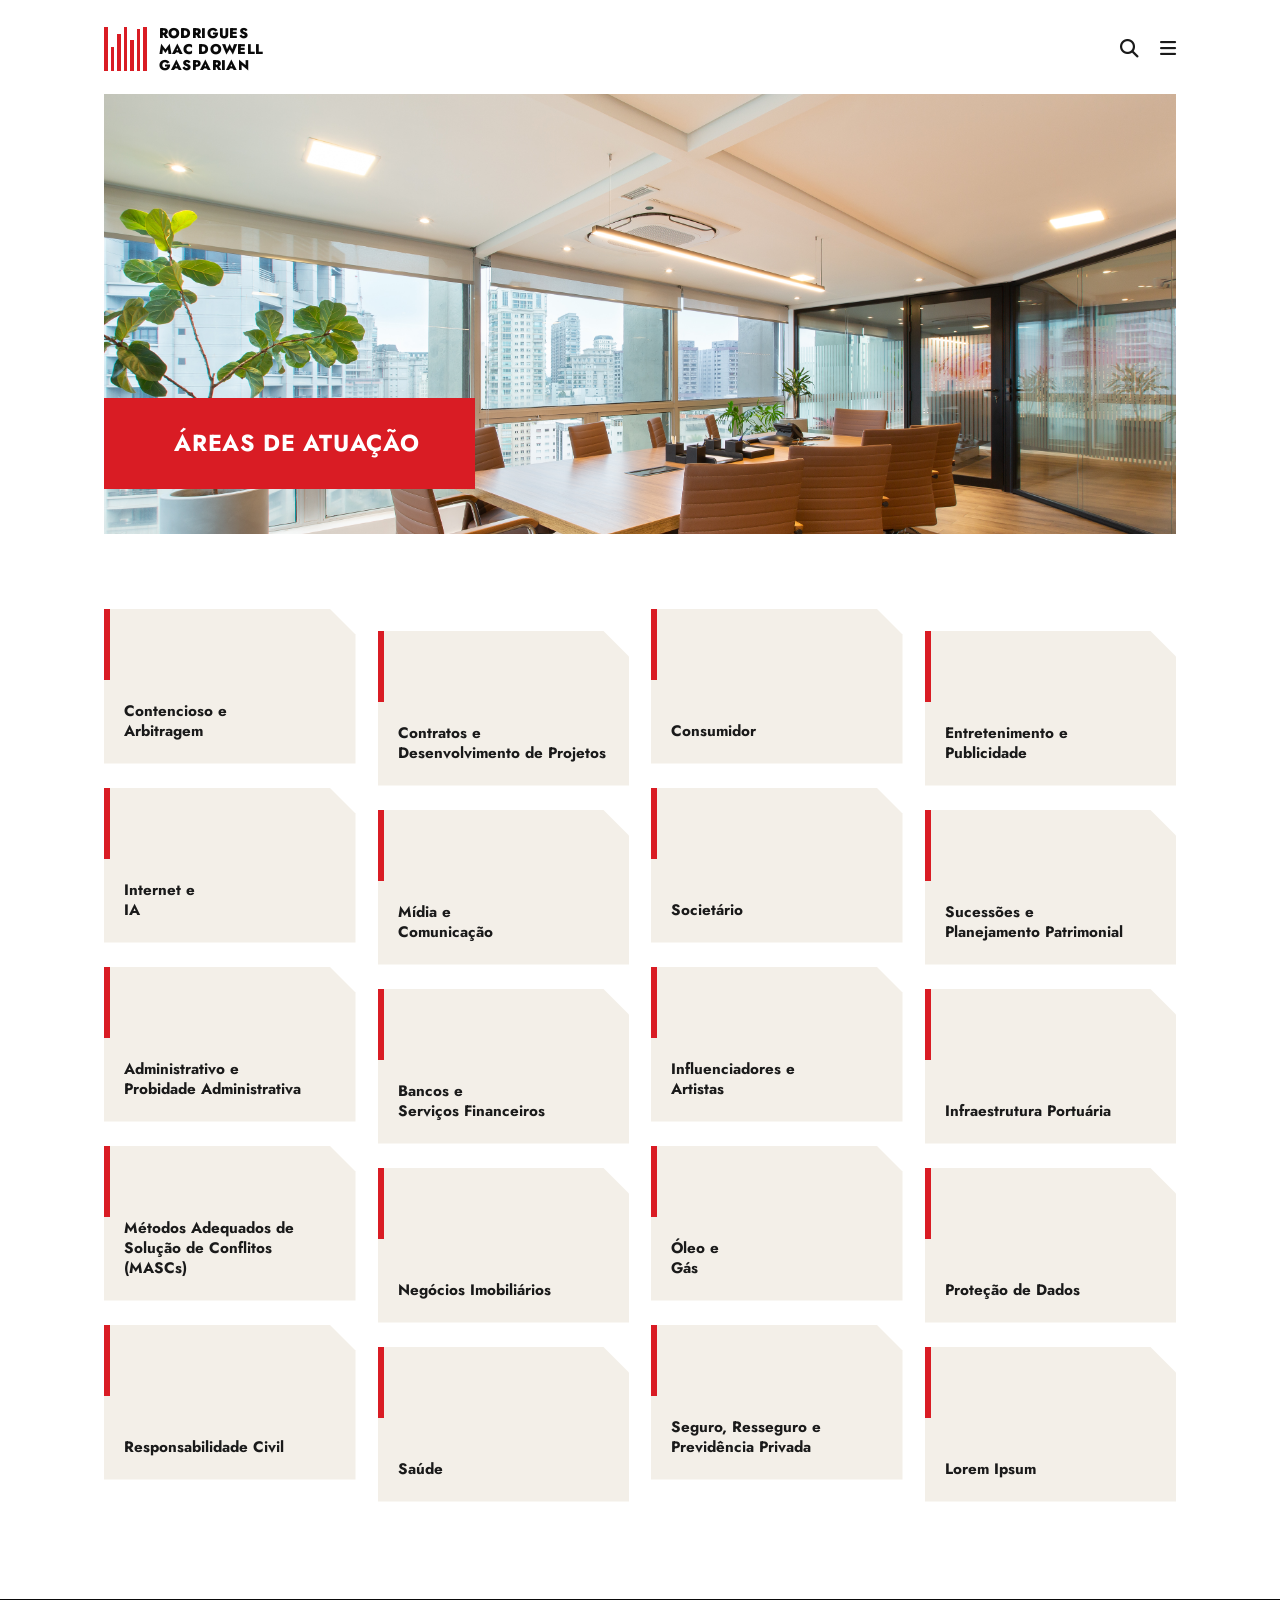
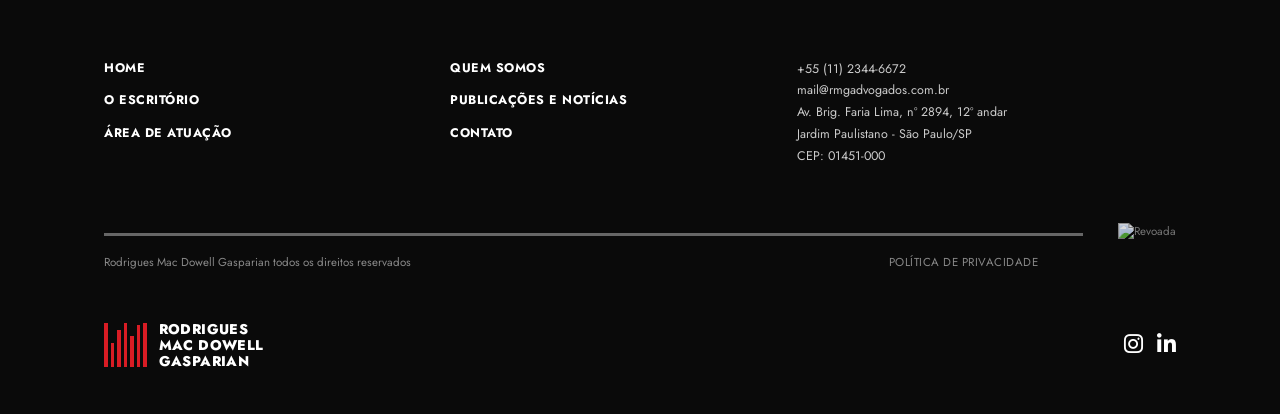
==== commit 808ebbba: "alteracao footer" ====
--- a/area-de-atuacao.html
+++ b/area-de-atuacao.html
@@ -49,7 +49,7 @@
                         <li><a href="area-de-atuacao.html" class="nav-link active">ÁREA DE ATUAÇÃO</a></li>
                         <li><a href="quem-somos.html" class="nav-link">QUEM SOMOS</a></li>
                         <li><a href="publicacoes.html" class="nav-link">PUBLICAÇÕES E NOTÍCIAS</a></li>
-                        <li><a href="index.html#contato" class="nav-link">CONTATO</a></li>
+                        <li><a href="contato.html" class="nav-link">CONTATO</a></li>
                     </ul>
                 </nav>
                 <div class="drawer-socials">
@@ -117,7 +117,7 @@
                 <div class="footer-col footer-links">
                     <a href="quem-somos.html">QUEM SOMOS</a>
                     <a href="publicacoes.html">PUBLICAÇÕES E NOTÍCIAS</a>
-                    <a href="index.html#contato">CONTATO</a>
+                    <a href="contato.html">CONTATO</a>
                 </div>
                 <div class="footer-col footer-address">
                     <p>+55 (11) 2344-6672</p>
@@ -129,9 +129,16 @@
             </div>
 
             <div class="footer-middle">
-                <span class="copyright">Rodrigues Mac Dowell Gasparian todos os direitos reservados</span>
-                <a href="#" class="privacy-link">POLÍTICA DE PRIVACIDADE</a>
-                <span class="signature-mark">UnixEdge</span>
+                <div class="footer-middle-left">
+                    <div class="footer-divider-line"></div>
+                    <div class="footer-legal-row">
+                        <span class="copyright">Rodrigues Mac Dowell Gasparian todos os direitos reservados</span>
+                        <a href="#" class="privacy-link">POLÍTICA DE PRIVACIDADE</a>
+                    </div>
+                </div>
+                <a href="#" target="_blank" rel="noopener" class="agency-logo-link" aria-label="Revoada">
+                    <img src="./img/logo-revoada.png" alt="Revoada" class="agency-logo">
+                </a>
             </div>
 
             <div class="footer-bottom">
--- a/css/style.css
+++ b/css/style.css
@@ -325,7 +325,7 @@
 }
 
 /* ==========================================
-   6. ÁREAS DE ATUAÇÃO (GRADE E HOVER PADRÃO)
+   6. ÁREAS DE ATUAÇÃO (GRADE ESCALONADA E HOVER)
    ========================================== */
 .areas-section {
     padding: 20px 0 65px 0;
@@ -362,7 +362,14 @@
 .areas-grid {
     display: grid;
     grid-template-columns: repeat(4, 1fr);
-    gap: 22px;
+    gap: 24px 22px;
+    padding-bottom: 24px;
+}
+
+@media (min-width: 961px) {
+    .areas-grid .area-card:nth-child(even) {
+        transform: translateY(22px);
+    }
 }
 
 .area-card {
@@ -373,7 +380,7 @@
     display: flex;
     align-items: flex-end;
     cursor: pointer;
-    transition: background-color 0.3s ease;
+    transition: background-color 0.3s ease, transform 0.3s ease;
     clip-path: polygon(0 0, calc(100% - 26px) 0, 100% 26px, 100% 100%, 0 100%);
 }
 
@@ -1094,203 +1101,7 @@
 }
 
 /* ==========================================
-   12. RODAPÉ
-   ========================================== */
-.footer {
-    background-color: var(--black);
-    color: var(--white);
-    padding: 60px 0 45px 0;
-    font-size: 0.78rem;
-}
-
-.footer-top {
-    display: grid;
-    grid-template-columns: 1fr 1fr 1.2fr;
-    gap: 30px;
-    padding-bottom: 45px;
-}
-
-.footer-links {
-    display: flex;
-    flex-direction: column;
-    gap: 14px;
-    font-weight: 700;
-    letter-spacing: 0.5px;
-}
-
-.footer-links a:hover {
-    color: var(--primary-red);
-}
-
-.footer-address {
-    color: #cccccc;
-    line-height: 1.75;
-}
-
-.footer-middle {
-    border-top: 1px solid #262626;
-    padding: 25px 0 35px 0;
-    display: grid;
-    grid-template-columns: 1.5fr 1fr auto;
-    align-items: center;
-    color: #777777;
-    font-size: 0.72rem;
-}
-
-.privacy-link {
-    text-transform: uppercase;
-    letter-spacing: 0.5px;
-}
-
-.privacy-link:hover {
-    color: var(--white);
-}
-
-.signature-mark {
-    font-style: italic;
-    color: #666666;
-    font-size: 0.75rem;
-}
-
-.footer-bottom {
-    display: flex;
-    justify-content: space-between;
-    align-items: center;
-}
-
-.footer-socials {
-    display: flex;
-    gap: 14px;
-}
-
-.footer-socials a {
-    color: var(--white);
-    font-size: 1.35rem;
-    transition: color 0.2s ease;
-}
-
-.footer-socials a:hover {
-    color: var(--primary-red);
-}
-
-/* ==========================================
-   13. RESPONSIVIDADE GLOBAL
-   ========================================== */
-@media (max-width: 960px) {
-    .areas-grid,
-    .pub-grid {
-        grid-template-columns: repeat(2, 1fr);
-    }
-
-    .areas-footer {
-        padding-left: 0;
-    }
-
-    .quem-somos-grid,
-    .partner-grid,
-    .partner-grid.reverse-layout,
-    .office-columns,
-    .pub-intro-grid,
-    .area-detail-columns {
-        grid-template-columns: 1fr;
-        gap: 35px;
-    }
-
-    .partner-grid.reverse-layout .partner-photo-col {
-        order: -1;
-    }
-
-    .partner-photo-card {
-        max-width: 100%;
-    }
-
-    .partner-photo-card img {
-        height: 360px;
-    }
-
-    .office-content-indent {
-        padding-left: 0;
-    }
-
-    .office-marco-wrapper {
-        background-color: var(--beige-light);
-    }
-
-    .office-marco-box {
-        padding: 45px 0;
-    }
-
-    .page-banner,
-    .page-banner-bg img {
-        height: 360px;
-    }
-
-    .page-banner-box {
-        bottom: 25px;
-        max-width: 90%;
-        padding: 22px 30px;
-    }
-
-    .page-banner-box h1 {
-        font-size: 1.2rem;
-    }
-
-    .pub-red-header::before {
-        width: 88%;
-    }
-
-    .hero-box {
-        padding: 24px 30px;
-        max-width: 90%;
-    }
-
-    .pub-article-modal {
-        padding: 20px 16px 40px 16px;
-    }
-
-    .art-white-card {
-        padding: 28px 22px 45px 22px;
-    }
-
-    .art-card-content {
-        padding-left: 0;
-    }
-}
-
-@media (max-width: 600px) {
-    .areas-grid,
-    .pub-grid {
-        grid-template-columns: 1fr;
-    }
-
-    .footer-top,
-    .footer-middle {
-        grid-template-columns: 1fr;
-        gap: 20px;
-    }
-
-    .hero,
-    .slide-img,
-    .page-banner,
-    .page-banner-bg img {
-        height: 320px;
-    }
-
-    .hero-box h1 {
-        font-size: 1rem;
-    }
-
-    .pub-controls-bar {
-        flex-direction: column;
-        align-items: stretch;
-    }
-
-    .pub-search-box {
-        width: 100%;
-    }
-}
-/* ==========================================
-   14. PÁGINA: CONTATO
+   12. PÁGINA: CONTATO
    ========================================== */
 .contact-banner-wrapper {
     padding-bottom: 0;
@@ -1349,7 +1160,6 @@
     color: var(--primary-red);
 }
 
-/* Formulário de Contato */
 .contact-form {
     display: flex;
     flex-direction: column;
@@ -1435,7 +1245,207 @@
     color: var(--primary-red);
 }
 
-@media (max-width: 768px) {
+/* ==========================================
+   13. RODAPÉ
+   ========================================== */
+.footer {
+    background-color: var(--black);
+    color: var(--white);
+    padding: 60px 0 45px 0;
+    font-size: 0.78rem;
+}
+
+.footer-top {
+    display: grid;
+    grid-template-columns: 1fr 1fr 1.2fr;
+    gap: 30px;
+    padding-bottom: 40px;
+}
+
+.footer-links {
+    display: flex;
+    flex-direction: column;
+    gap: 14px;
+    font-weight: 700;
+    letter-spacing: 0.5px;
+}
+
+.footer-links a:hover {
+    color: var(--primary-red);
+}
+
+.footer-address {
+    color: #cccccc;
+    line-height: 1.75;
+}
+
+.footer-middle {
+    padding: 15px 0 40px 0;
+    display: flex;
+    justify-content: space-between;
+    align-items: center;
+    gap: 35px;
+    color: #888888;
+    font-size: 0.72rem;
+}
+
+.footer-middle-left {
+    flex: 1;
+    display: flex;
+    flex-direction: column;
+}
+
+.footer-divider-line {
+    width: 100%;
+    height: 3px;
+    background-color: #666666;
+    margin-bottom: 18px;
+}
+
+.footer-legal-row {
+    display: flex;
+    justify-content: space-between;
+    align-items: center;
+    gap: 20px;
+    padding-right: 45px;
+}
+
+.privacy-link {
+    text-transform: uppercase;
+    letter-spacing: 0.5px;
+}
+
+.privacy-link:hover {
+    color: var(--white);
+}
+
+.agency-logo-link {
+    display: inline-flex;
+    align-items: center;
+    justify-content: flex-end;
+    flex-shrink: 0;
+}
+
+.agency-logo {
+    height: 58px;
+    width: auto;
+    object-fit: contain;
+    opacity: 0.85;
+    transition: opacity 0.2s ease;
+}
+
+.agency-logo-link:hover .agency-logo {
+    opacity: 1;
+}
+
+.footer-bottom {
+    display: flex;
+    justify-content: space-between;
+    align-items: center;
+}
+
+.footer-socials {
+    display: flex;
+    gap: 14px;
+}
+
+.footer-socials a {
+    color: var(--white);
+    font-size: 1.35rem;
+    transition: color 0.2s ease;
+}
+
+.footer-socials a:hover {
+    color: var(--primary-red);
+}
+
+/* ==========================================
+   14. RESPONSIVIDADE GLOBAL
+   ========================================== */
+@media (max-width: 960px) {
+    .areas-grid,
+    .pub-grid {
+        grid-template-columns: repeat(2, 1fr);
+    }
+
+    .areas-grid {
+        padding-bottom: 0;
+    }
+
+    .areas-footer {
+        padding-left: 0;
+    }
+
+    .quem-somos-grid,
+    .partner-grid,
+    .partner-grid.reverse-layout,
+    .office-columns,
+    .pub-intro-grid,
+    .area-detail-columns {
+        grid-template-columns: 1fr;
+        gap: 35px;
+    }
+
+    .partner-grid.reverse-layout .partner-photo-col {
+        order: -1;
+    }
+
+    .partner-photo-card {
+        max-width: 100%;
+    }
+
+    .partner-photo-card img {
+        height: 360px;
+    }
+
+    .office-content-indent {
+        padding-left: 0;
+    }
+
+    .office-marco-wrapper {
+        background-color: var(--beige-light);
+    }
+
+    .office-marco-box {
+        padding: 45px 0;
+    }
+
+    .page-banner,
+    .page-banner-bg img {
+        height: 360px;
+    }
+
+    .page-banner-box {
+        bottom: 25px;
+        max-width: 90%;
+        padding: 22px 30px;
+    }
+
+    .page-banner-box h1 {
+        font-size: 1.2rem;
+    }
+
+    .pub-red-header::before {
+        width: 88%;
+    }
+
+    .hero-box {
+        padding: 24px 30px;
+        max-width: 90%;
+    }
+
+    .pub-article-modal {
+        padding: 20px 16px 40px 16px;
+    }
+
+    .art-white-card {
+        padding: 28px 22px 45px 22px;
+    }
+
+    .art-card-content {
+        padding-left: 0;
+    }
+
     .contact-page-section {
         padding: 45px 0 65px 0;
     }
@@ -1444,4 +1454,53 @@
         grid-template-columns: 1fr;
         gap: 20px;
     }
+}
+
+@media (max-width: 600px) {
+    .areas-grid,
+    .pub-grid {
+        grid-template-columns: 1fr;
+    }
+
+    .footer-top {
+        grid-template-columns: 1fr;
+        gap: 20px;
+    }
+
+    .footer-middle {
+        flex-direction: column;
+        align-items: flex-start;
+        gap: 24px;
+    }
+
+    .footer-middle-left {
+        width: 100%;
+    }
+
+    .footer-legal-row {
+        flex-direction: column;
+        align-items: flex-start;
+        gap: 12px;
+        padding-right: 0;
+    }
+
+    .hero,
+    .slide-img,
+    .page-banner,
+    .page-banner-bg img {
+        height: 320px;
+    }
+
+    .hero-box h1 {
+        font-size: 1rem;
+    }
+
+    .pub-controls-bar {
+        flex-direction: column;
+        align-items: stretch;
+    }
+
+    .pub-search-box {
+        width: 100%;
+    }
 }
